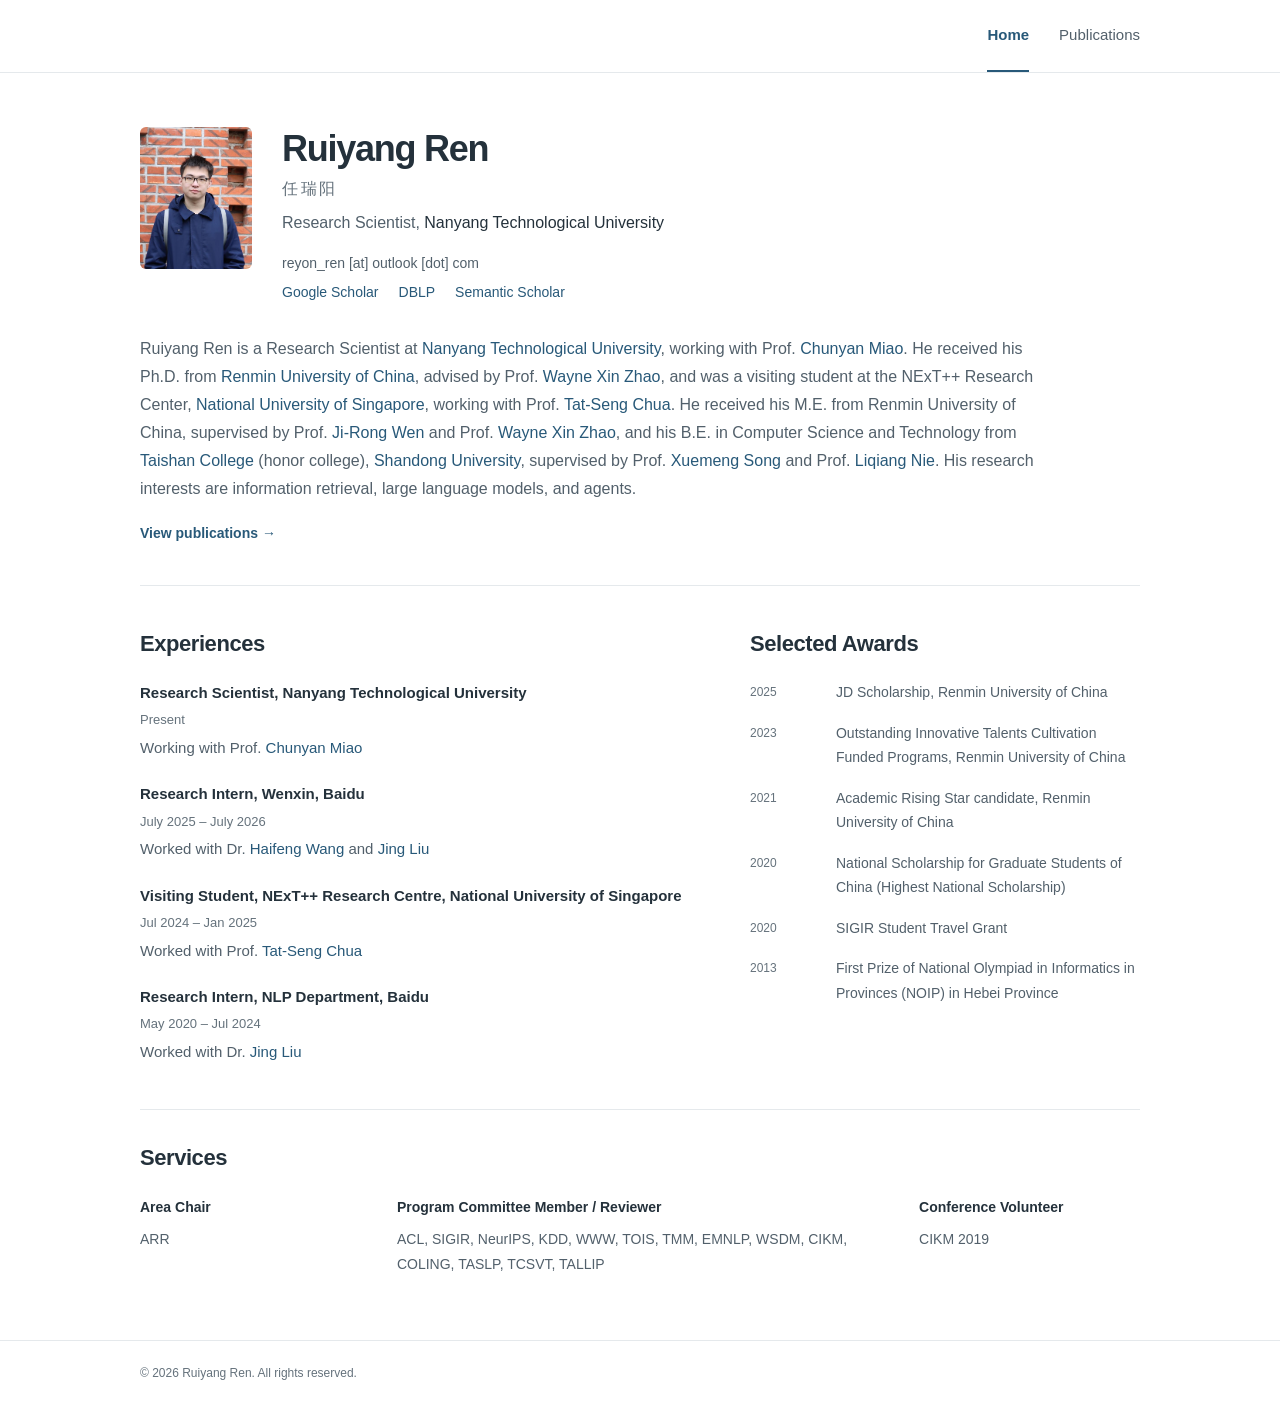
==== index.html @ f5514784 "Refine academic homepage and separate publications" ====
<!DOCTYPE html>
<html lang="en">
<head>
  <meta charset="UTF-8" />
  <meta name="viewport" content="width=device-width, initial-scale=1.0" />
  <title>Ruiyang Ren | Homepage</title>
  <meta name="description" content="Ruiyang Ren, Research Scientist at Nanyang Technological University. Research in information retrieval, large language models, and agents." />
  <link rel="stylesheet" href="./styles.css" />
</head>
<body>
  <a class="skip-link" href="#main">Skip to content</a>
  <header class="site-header">
    <div class="container nav">
      <nav class="nav-links" aria-label="Main navigation">
        <a href="./index.html" aria-current="page">Home</a>
        <a href="./publications.html">Publications</a>
      </nav>
    </div>
  </header>

  <main id="main">
    <div class="container stack">
      <section class="profile" aria-labelledby="profile-name">
        <div class="intro-grid">
          <img width="112" height="142" class="portrait" src="./self-photo.jpg" alt="Portrait of Ruiyang Ren" />

          <div class="intro-main">
            <div class="name-row">
              <h1 class="name-en" id="profile-name">Ruiyang Ren</h1>
              <div class="name-cn" lang="zh-Hans">任瑞阳</div>
            </div>

            <div class="meta">
              Research Scientist, <strong>Nanyang Technological University</strong>
            </div>
          </div>

          <div class="info-block">
            <div class="info-row">
              <div class="info-content">reyon_ren [at] outlook [dot] com</div>
            </div>

            <div class="info-row">
              <div class="info-content profile-links">
                <a href="https://scholar.google.com/citations?user=KpIEBYMAAAAJ" target="_blank" rel="noopener noreferrer">Google Scholar</a>
                <a href="https://dblp.uni-trier.de/pid/265/6402.html" target="_blank" rel="noopener noreferrer">DBLP</a>
                <a href="https://www.semanticscholar.org/author/Ruiyang-Ren/1708171825" target="_blank" rel="noopener noreferrer">Semantic Scholar</a>
              </div>
            </div>
          </div>
        </div>

        <div id="biography" class="biography">

        <p>
          Ruiyang Ren is a Research Scientist at
          <a href="https://www.ntu.edu.sg/" target="_blank" rel="noopener noreferrer">Nanyang Technological University</a>, working with Prof.
          <a href="https://dr.ntu.edu.sg/entities/person/Miao-Chun-Yan" target="_blank" rel="noopener noreferrer">Chunyan Miao</a>.
          He received his Ph.D. from
          <a href="https://www.ruc.edu.cn/" target="_blank" rel="noopener noreferrer">Renmin University of China</a>, advised by Prof.
          <a href="http://aibox.ruc.edu.cn/batmanfly" target="_blank" rel="noopener noreferrer">Wayne Xin Zhao</a>, 
          and was a visiting student at the NExT++ Research Center, 
          <a href="https://www.nus.edu.sg/" target="_blank" rel="noopener noreferrer">National University of Singapore</a>, working with Prof. 
          <a href="https://www.chuatatseng.com/" target="_blank" rel="noopener noreferrer">Tat-Seng Chua</a>.
          He received his M.E. from Renmin University of China, supervised by Prof.
          <a href="https://gsai.ruc.edu.cn/jrwen" target="_blank" rel="noopener noreferrer">Ji-Rong Wen</a>
          and Prof.
          <a href="http://aibox.ruc.edu.cn/batmanfly" target="_blank" rel="noopener noreferrer">Wayne Xin Zhao</a>,
          and his B.E. in Computer Science and Technology from
          <a href="https://www.tsxt.sdu.edu.cn/" target="_blank" rel="noopener noreferrer">Taishan College</a> (honor college),
          <a href="https://www.sdu.edu.cn/" target="_blank" rel="noopener noreferrer">Shandong University</a>, supervised by Prof.
          <a href="https://xuemengsong.github.io/" target="_blank" rel="noopener noreferrer">Xuemeng Song</a>
          and Prof.
          <a href="https://liqiangnie.github.io/index.html" target="_blank" rel="noopener noreferrer">Liqiang Nie</a>.

          His research interests are information retrieval, large language models, and agents.
        </p>
        <a class="text-link" href="./publications.html">View publications <span aria-hidden="true">→</span></a>
        </div>
      </section>

      <div class="two-col">
        <section id="experiences" class="content-section">
          <div class="section-head">
            <h2 class="section-title">Experiences</h2>
          </div>

          <ul class="clean-list">
            <li>
              <strong>Research Scientist, Nanyang Technological University</strong>
              <span class="experience-date">Present</span>
              Working with Prof. <a href="https://dr.ntu.edu.sg/entities/person/Miao-Chun-Yan" target="_blank" rel="noopener noreferrer">Chunyan Miao</a>
            </li>
            <li>
              <strong>Research Intern, Wenxin, Baidu</strong>
              <span class="experience-date">July 2025 – July 2026</span>
              Worked with Dr. <a href="https://scholar.google.com/citations?user=jgy4jCAAAAAJ" target="_blank" rel="noopener noreferrer">Haifeng Wang</a> and <a href="https://www.machinereading.ai/" target="_blank" rel="noopener noreferrer">Jing Liu</a>
            </li>
            <li>
              <strong>Visiting Student, NExT++ Research Centre, National University of Singapore</strong>
              <span class="experience-date">Jul 2024 – Jan 2025</span>
              Worked with Prof. <a href="https://www.chuatatseng.com/" target="_blank" rel="noopener noreferrer">Tat-Seng Chua</a>
            </li>
            <li>
              <strong>Research Intern, NLP Department, Baidu</strong>
              <span class="experience-date">May 2020 – Jul 2024</span>
              Worked with Dr. <a href="https://www.machinereading.ai/" target="_blank" rel="noopener noreferrer">Jing Liu</a>
            </li>
          </ul>
        </section>

        <section id="awards" class="content-section">
          <div class="section-head">
            <h2 class="section-title">Selected Awards</h2>
          </div>

          <ul class="clean-list">
            <li><span class="award-date">2025</span><span>JD Scholarship, Renmin University of China</span></li>
            <li><span class="award-date">2023</span><span>Outstanding Innovative Talents Cultivation Funded Programs, Renmin University of China</span></li>
            <li><span class="award-date">2021</span><span>Academic Rising Star candidate, Renmin University of China</span></li>
            <li><span class="award-date">2020</span><span>National Scholarship for Graduate Students of China (Highest National Scholarship)</span></li>
            <li><span class="award-date">2020</span><span>SIGIR Student Travel Grant</span></li>
            <li><span class="award-date">2013</span><span>First Prize of National Olympiad in Informatics in Provinces (NOIP) in Hebei Province</span></li>
          </ul>
        </section>
      </div>

      <section id="services" class="content-section">
          <div class="section-head">
            <h2 class="section-title">Services</h2>
          </div>

          <div class="service-grid">
<div class="service-item"><h3 class="subsection-title">Area Chair</h3>
          <ul class="clean-list">
            <li>ARR</li>
          </ul></div>

          <div class="service-item"><h3 class="subsection-title">Program Committee Member / Reviewer</h3>
          <ul class="clean-list">
            <li>ACL, SIGIR, NeurIPS, KDD, WWW, TOIS, TMM, EMNLP, WSDM, CIKM, COLING, TASLP, TCSVT, TALLIP</li>
          </ul></div>

          <div class="service-item"><h3 class="subsection-title">Conference Volunteer</h3>
          <ul class="clean-list">
            <li>CIKM 2019</li>
          </ul></div>
          </div>
      </section>
    </div>
  </main>

  <footer class="site-footer">
    <div class="container">
      © 2026 Ruiyang Ren. All rights reserved.
    </div>
  </footer>

</body>
</html>
---- styles.css ----
:root {
  --text: #24313b;
  --secondary: #52606b;
  --muted: #65727c;
  --primary: #285979;
  --line: #e5e9ec;
}
* { box-sizing: border-box; }
html { scroll-padding-top: 96px; }
body {
  margin: 0;
  background: #fff;
  color: var(--text);
  font-family: -apple-system, BlinkMacSystemFont, "Segoe UI", "Helvetica Neue", Arial, "PingFang SC", sans-serif;
  font-size: 16px;
  line-height: 1.75;
  -webkit-font-smoothing: antialiased;
}
a { color: var(--primary); text-decoration: none; text-underline-offset: 4px; }
a:hover { text-decoration: underline; }
a:focus-visible { outline: 2px solid var(--primary); outline-offset: 5px; border-radius: 2px; }
img { display: block; max-width: 100%; }
.container { width: min(1000px, calc(100% - 64px)); margin: 0 auto; }
.site-header { position: sticky; top: 0; z-index: 10; background: #fff; border-bottom: 1px solid var(--line); }
.nav { min-height: 72px; display: flex; align-items: center; justify-content: flex-end; gap: 20px; }

.nav-links { display: flex; gap: 30px; align-self: stretch; }
.nav-links a { display: flex; align-items: center; color: var(--secondary); font-size: 15px; border-bottom: 2px solid transparent; }
.nav-links a[aria-current="page"] { border-bottom-color: var(--primary); color: var(--primary); font-weight: 600; }
.skip-link { position: fixed; left: 16px; top: -100px; background: #fff; padding: 10px 16px; z-index: 20; }
.skip-link:focus { top: 8px; }
main { padding: 54px 0 64px; }
.stack { display: grid; gap: 44px; }
.profile { padding-bottom: 38px; border-bottom: 1px solid var(--line); }
.intro-grid { display: grid; grid-template-columns: 112px minmax(0, 1fr); column-gap: 30px; row-gap: 14px; align-items: start; }
.portrait { grid-row: 1 / 3; width: 112px; height: 142px; object-fit: cover; border-radius: 6px; }
.intro-main { min-width: 0; }
.name-row { display: flex; flex-direction: column; align-items: flex-start; gap: 8px; }
.name-en { margin: 0; font-size: 36px; letter-spacing: -.035em; line-height: 1.2; font-weight: 700; }
.name-cn { font-family: "PingFang SC", "Hiragino Sans GB", "Microsoft YaHei", sans-serif; font-size: 16px; line-height: 1.4; letter-spacing: .16em; color: var(--muted); font-weight: 400; }
.meta { font-size: 16px; color: var(--secondary); margin-top: 8px; }
.meta strong { color: var(--text); font-weight: 500; }
.info-block { grid-column: 2; display: grid; gap: 5px; }
.info-content { font-size: 14px; color: var(--secondary); }
.profile-links { display: flex; gap: 6px 20px; flex-wrap: wrap; }
.profile-links a { font-weight: 500; }
.biography { margin-top: 30px; max-width: 900px; }
p { margin: 0; color: var(--secondary); font-size: 16px; }
p + p { margin-top: 16px; }
.text-link { display: inline-block; margin-top: 18px; font-size: 14px; font-weight: 600; }
.content-section { min-width: 0; }
.section-head { margin-bottom: 22px; }
.section-title { margin: 0; font-size: 22px; line-height: 1.3; letter-spacing: -.02em; font-weight: 650; }
.two-col { display: grid; grid-template-columns: minmax(0, 1.4fr) minmax(0, 1fr); gap: 64px; }
.clean-list { list-style: none; margin: 0; padding: 0; }
.clean-list li { padding: 0 0 20px; font-size: 15px; color: var(--secondary); }
.clean-list li:last-child { padding-bottom: 0; }
.clean-list strong { color: var(--text); font-weight: 600; }
.experience-date { display: block; margin: 3px 0; font-size: 13px; color: var(--muted); font-variant-numeric: tabular-nums; }
#awards .clean-list li { display: grid; grid-template-columns: 72px minmax(0, 1fr); gap: 14px; font-size: 14px; padding-bottom: 16px; }
.award-date { color: var(--muted); font-size: 12px; line-height: 2.04; font-variant-numeric: tabular-nums; }
#services { padding-top: 34px; border-top: 1px solid var(--line); }
.service-grid { display: grid; grid-template-columns: 1fr 2.2fr 1fr; gap: 36px; }
.subsection-title { font-weight: 600; font-size: 14px; margin: 0 0 8px; }
.service-item .clean-list li { font-size: 14px; }
.site-footer { padding: 22px 0 30px; color: var(--muted); font-size: 12px; border-top: 1px solid var(--line); }
.publication-page { max-width: 960px; }
.page-heading { padding-bottom: 28px; border-bottom: 1px solid var(--line); }
.page-heading h1 { margin: 0; font-size: 36px; font-weight: 700; letter-spacing: -.035em; line-height: 1.25; }
.publication-meta { display: flex; justify-content: space-between; flex-wrap: wrap; gap: 10px 24px; margin-top: 16px; font-size: 13px; color: var(--muted); }
.publication-group { display: grid; grid-template-columns: 100px minmax(0, 1fr); gap: 30px; padding-top: 34px; }
.publication-group h2 { position: sticky; top: 98px; align-self: start; margin: 0; font-size: 18px; color: var(--muted); line-height: 1.5; font-weight: 550; }
.pub-list { list-style: none; padding: 0; margin: 0; min-width: 0; }
.pub-list li { padding: 0 0 24px; margin-bottom: 24px; border-bottom: 1px solid var(--line); }
.pub-list li:last-child { margin-bottom: 0; }
.pub-title { font-size: 17px; line-height: 1.5; font-weight: 600; }
.pub-title a { color: var(--primary); }
.pub-authors { margin-top: 7px; font-size: 14px; line-height: 1.75; color: var(--secondary); }
.pub-authors strong { color: var(--text); font-weight: 650; }
.pub-venue { display: flex; align-items: baseline; flex-wrap: wrap; gap: 6px 10px; margin-top: 9px; font-size: 13px; color: var(--secondary); font-weight: 500; }
.venue-name { color: var(--secondary); }
.rank-tag, .metric-tag { display: inline-block; padding: 1px 7px; border: 1px solid #e4e8eb; border-radius: 4px; font-size: 11px; line-height: 1.7; font-weight: 500; color: #58636c; background: #f8f9fa; }
@media (max-width: 760px) {
  main { padding-top: 36px; }
  .two-col { grid-template-columns: 1fr; gap: 36px; }
  #awards { border-top: 1px solid var(--line); padding-top: 32px; }
  .service-grid { grid-template-columns: 1fr; gap: 22px; }
  .publication-group { grid-template-columns: 1fr; gap: 18px; }
  .publication-group h2 { position: static; padding-bottom: 8px; border-bottom: 1px solid var(--line); }
}
@media (max-width: 480px) {
  .container { width: calc(100% - 40px); }
  .nav { min-height: 62px; gap: 12px; }

  .nav-links { gap: 20px; }
  .nav-links a { font-size: 14px; }
  main { padding: 30px 0 40px; }
  .stack { gap: 32px; }
  .profile { padding-bottom: 28px; }
  .intro-grid { grid-template-columns: 76px minmax(0, 1fr); gap: 18px; align-items: start; }
  .portrait { grid-row: 1; width: 76px; height: 96px; }
  .info-block { grid-column: 1 / -1; }
  .name-row { gap: 7px; }
  .name-en { font-size: 27px; }
  .name-cn { font-size: 14px; }
  .meta { font-size: 14px; margin-top: 6px; }
  .info-content { font-size: 13px; overflow-wrap: anywhere; }
  .profile-links { gap: 4px 12px; }
  .biography { margin-top: 26px; }
  .section-title { font-size: 21px; }
  .page-heading h1 { font-size: 32px; }
  .publication-meta { font-size: 12px; }
}
@media print {
  .site-header, .skip-link, .site-footer { display: none; }
  main { padding: 0; }
  .container { width: 100%; }
  .publication-group h2 { position: static; }
  .pub-list li, .clean-list li { break-inside: avoid; }
}
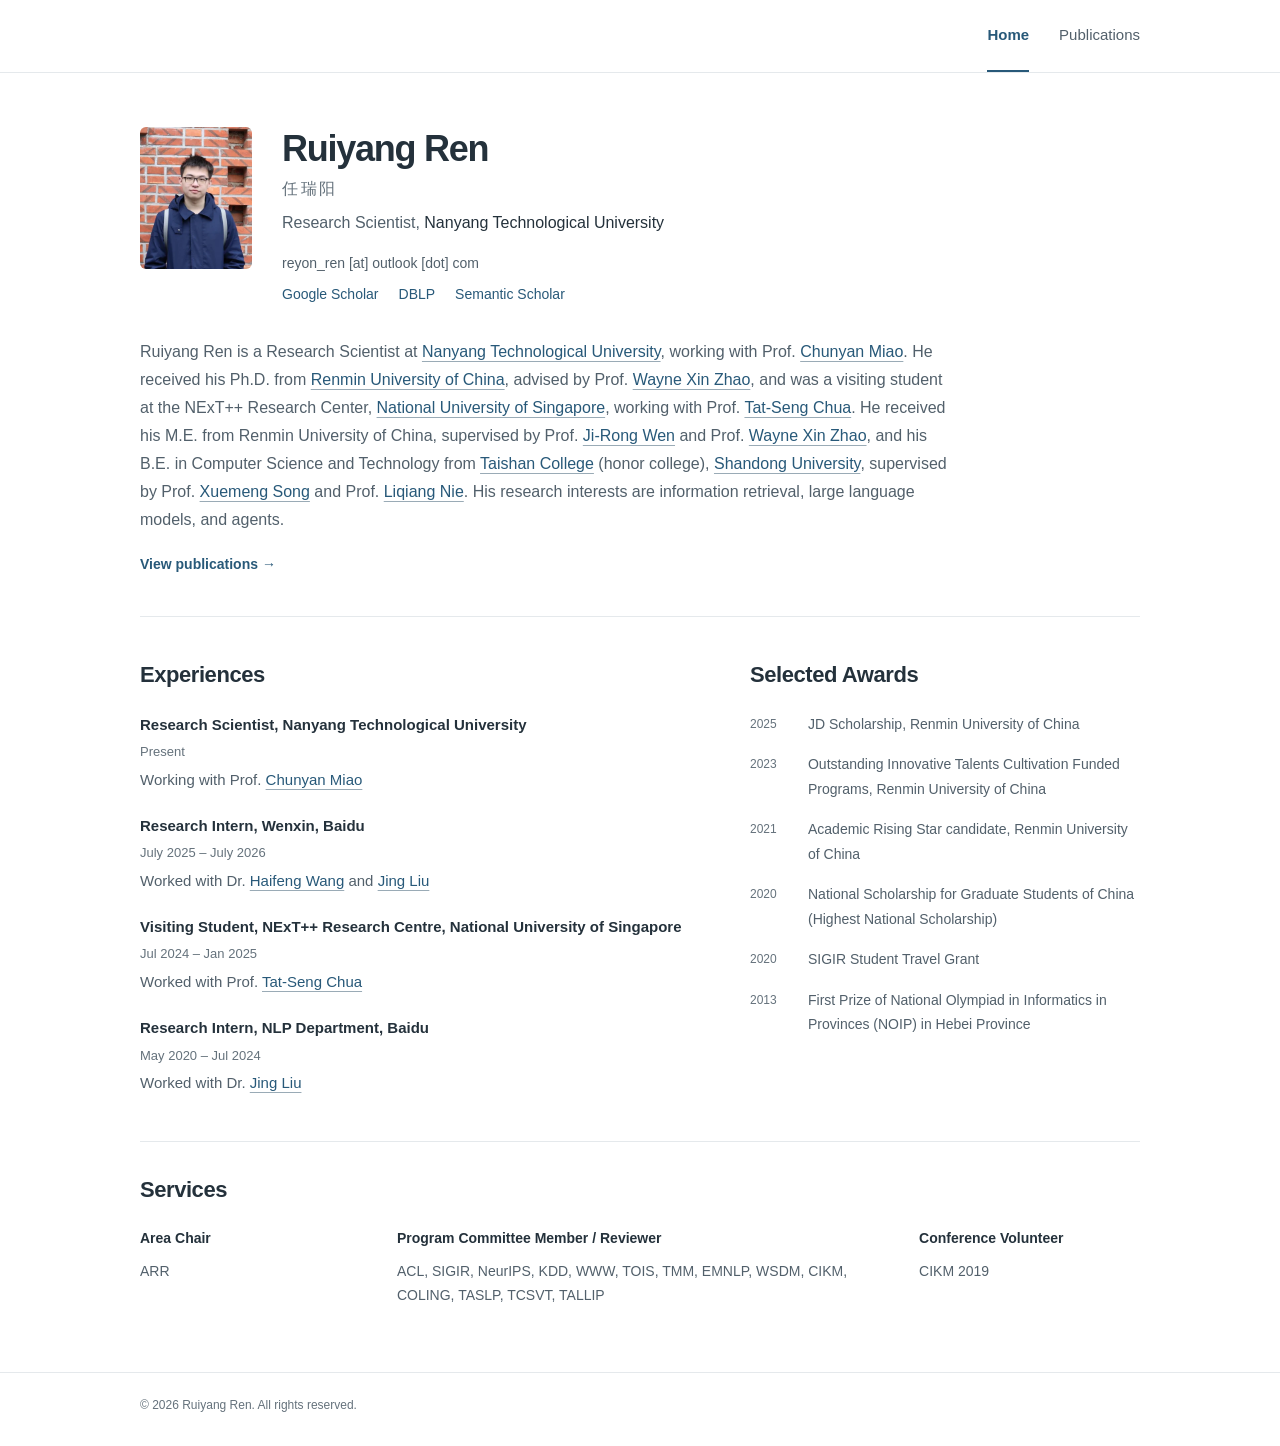
==== commit 3d5c14c0: "Polish responsive reading and publication navigation" ====
--- a/index.html
+++ b/index.html
@@ -5,6 +5,20 @@
   <meta name="viewport" content="width=device-width, initial-scale=1.0" />
   <title>Ruiyang Ren | Homepage</title>
   <meta name="description" content="Ruiyang Ren, Research Scientist at Nanyang Technological University. Research in information retrieval, large language models, and agents." />
+  <link rel="canonical" href="https://rui-yang.ren/" />
+  <link rel="icon" href="./favicon.png" type="image/png" sizes="96x96" />
+  <link rel="icon" href="./favicon.svg" type="image/svg+xml" />
+  <meta name="theme-color" content="#ffffff" />
+  <meta property="og:type" content="website" />
+  <meta property="og:site_name" content="Ruiyang Ren" />
+  <meta property="og:title" content="Ruiyang Ren | Homepage" />
+  <meta property="og:description" content="Ruiyang Ren, Research Scientist at Nanyang Technological University. Research in information retrieval, large language models, and agents." />
+  <meta property="og:url" content="https://rui-yang.ren/" />
+  <meta property="og:image" content="https://rui-yang.ren/social-card.png" />
+  <meta property="og:image:width" content="1200" />
+  <meta property="og:image:height" content="630" />
+  <meta property="og:image:alt" content="Ruiyang Ren, Research Scientist at Nanyang Technological University" />
+  <meta name="twitter:card" content="summary_large_image" />
   <link rel="stylesheet" href="./styles.css" />
 </head>
 <body>
@@ -22,7 +36,7 @@
     <div class="container stack">
       <section class="profile" aria-labelledby="profile-name">
         <div class="intro-grid">
-          <img width="112" height="142" class="portrait" src="./self-photo.jpg" alt="Portrait of Ruiyang Ren" />
+          <img width="112" height="142" class="portrait" src="./portrait.webp" decoding="async" fetchpriority="high" alt="Portrait of Ruiyang Ren" />
 
           <div class="intro-main">
             <div class="name-row">
--- a/styles.css
+++ b/styles.css
@@ -19,6 +19,12 @@
 a { color: var(--primary); text-decoration: none; text-underline-offset: 4px; }
 a:hover { text-decoration: underline; }
 a:focus-visible { outline: 2px solid var(--primary); outline-offset: 5px; border-radius: 2px; }
+.biography p a, #experiences .clean-list a {
+  text-decoration: underline;
+  text-decoration-color: #9aabb6;
+  text-decoration-thickness: 1px;
+}
+.biography p a:hover, #experiences .clean-list a:hover { text-decoration-color: currentColor; }
 img { display: block; max-width: 100%; }
 .container { width: min(1000px, calc(100% - 64px)); margin: 0 auto; }
 .site-header { position: sticky; top: 0; z-index: 10; background: #fff; border-bottom: 1px solid var(--line); }
@@ -43,8 +49,8 @@
 .info-block { grid-column: 2; display: grid; gap: 5px; }
 .info-content { font-size: 14px; color: var(--secondary); }
 .profile-links { display: flex; gap: 6px 20px; flex-wrap: wrap; }
-.profile-links a { font-weight: 500; }
-.biography { margin-top: 30px; max-width: 900px; }
+.profile-links a { display: inline-flex; align-items: center; min-height: 28px; font-weight: 500; }
+.biography { margin-top: 30px; max-width: 820px; }
 p { margin: 0; color: var(--secondary); font-size: 16px; }
 p + p { margin-top: 16px; }
 .text-link { display: inline-block; margin-top: 18px; font-size: 14px; font-weight: 600; }
@@ -57,7 +63,7 @@
 .clean-list li:last-child { padding-bottom: 0; }
 .clean-list strong { color: var(--text); font-weight: 600; }
 .experience-date { display: block; margin: 3px 0; font-size: 13px; color: var(--muted); font-variant-numeric: tabular-nums; }
-#awards .clean-list li { display: grid; grid-template-columns: 72px minmax(0, 1fr); gap: 14px; font-size: 14px; padding-bottom: 16px; }
+#awards .clean-list li { display: grid; grid-template-columns: 44px minmax(0, 1fr); gap: 14px; font-size: 14px; padding-bottom: 16px; }
 .award-date { color: var(--muted); font-size: 12px; line-height: 2.04; font-variant-numeric: tabular-nums; }
 #services { padding-top: 34px; border-top: 1px solid var(--line); }
 .service-grid { display: grid; grid-template-columns: 1fr 2.2fr 1fr; gap: 36px; }
@@ -68,22 +74,29 @@
 .page-heading { padding-bottom: 28px; border-bottom: 1px solid var(--line); }
 .page-heading h1 { margin: 0; font-size: 36px; font-weight: 700; letter-spacing: -.035em; line-height: 1.25; }
 .publication-meta { display: flex; justify-content: space-between; flex-wrap: wrap; gap: 10px 24px; margin-top: 16px; font-size: 13px; color: var(--muted); }
+.year-nav { margin-top: 18px; }
+.year-nav ul { display: flex; flex-wrap: wrap; gap: 4px 20px; list-style: none; margin: 0; padding: 0; }
+.year-nav a { display: inline-flex; align-items: center; min-height: 32px; font-size: 13px; color: var(--secondary); font-variant-numeric: tabular-nums; }
+.year-nav a:hover { color: var(--primary); }
 .publication-group { display: grid; grid-template-columns: 100px minmax(0, 1fr); gap: 30px; padding-top: 34px; }
 .publication-group h2 { position: sticky; top: 98px; align-self: start; margin: 0; font-size: 18px; color: var(--muted); line-height: 1.5; font-weight: 550; }
 .pub-list { list-style: none; padding: 0; margin: 0; min-width: 0; }
 .pub-list li { padding: 0 0 24px; margin-bottom: 24px; border-bottom: 1px solid var(--line); }
 .pub-list li:last-child { margin-bottom: 0; }
-.pub-title { font-size: 17px; line-height: 1.5; font-weight: 600; }
+.pub-title { margin: 0; font-size: 17px; line-height: 1.5; font-weight: 600; }
 .pub-title a { color: var(--primary); }
 .pub-authors { margin-top: 7px; font-size: 14px; line-height: 1.75; color: var(--secondary); }
 .pub-authors strong { color: var(--text); font-weight: 650; }
+.pub-authors sup { position: relative; top: -.4em; vertical-align: baseline; font-size: .75em; line-height: 0; }
 .pub-venue { display: flex; align-items: baseline; flex-wrap: wrap; gap: 6px 10px; margin-top: 9px; font-size: 13px; color: var(--secondary); font-weight: 500; }
 .venue-name { color: var(--secondary); }
-.rank-tag, .metric-tag { display: inline-block; padding: 1px 7px; border: 1px solid #e4e8eb; border-radius: 4px; font-size: 11px; line-height: 1.7; font-weight: 500; color: #58636c; background: #f8f9fa; }
+.rank-tag, .metric-tag { display: inline-block; padding: 1px 7px; border: 1px solid #e4e8eb; border-radius: 4px; font-size: 12px; line-height: 1.7; font-weight: 500; color: #58636c; background: #f8f9fa; }
+@media (max-width: 900px) {
+  .two-col { grid-template-columns: 1fr; gap: 36px; }
+  #awards { border-top: 1px solid var(--line); padding-top: 32px; }
+}
 @media (max-width: 760px) {
   main { padding-top: 36px; }
-  .two-col { grid-template-columns: 1fr; gap: 36px; }
-  #awards { border-top: 1px solid var(--line); padding-top: 32px; }
   .service-grid { grid-template-columns: 1fr; gap: 22px; }
   .publication-group { grid-template-columns: 1fr; gap: 18px; }
   .publication-group h2 { position: static; padding-bottom: 8px; border-bottom: 1px solid var(--line); }
@@ -110,9 +123,10 @@
   .section-title { font-size: 21px; }
   .page-heading h1 { font-size: 32px; }
   .publication-meta { font-size: 12px; }
+  .year-nav ul { display: grid; grid-template-columns: repeat(4, minmax(0, 1fr)); gap: 2px 8px; }
 }
 @media print {
-  .site-header, .skip-link, .site-footer { display: none; }
+  .site-header, .skip-link, .site-footer, .year-nav { display: none; }
   main { padding: 0; }
   .container { width: 100%; }
   .publication-group h2 { position: static; }
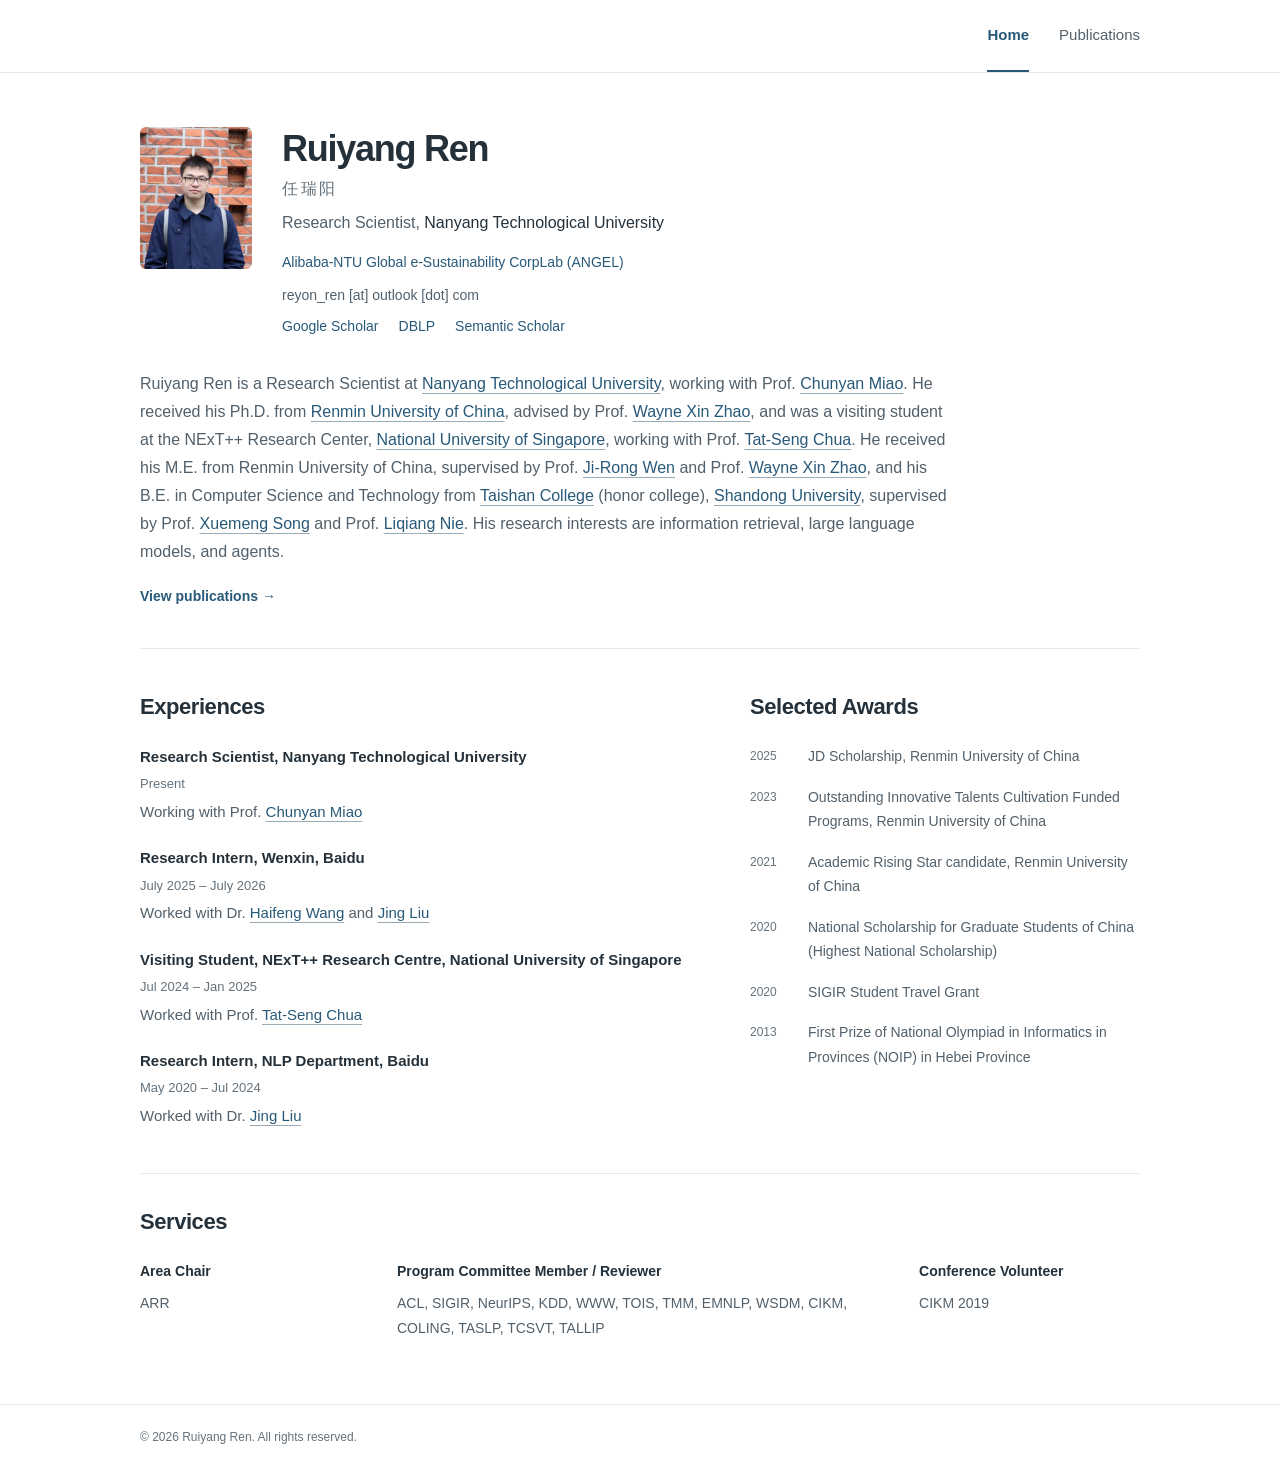
==== commit 5d3ba4d8: "Add ANGEL lab affiliation to homepage" ====
--- a/index.html
+++ b/index.html
@@ -50,6 +50,9 @@
           </div>
 
           <div class="info-block">
+            <div class="lab-affiliation">
+              <a href="https://www.ntu.edu.sg/news/detail/new-alibaba-ntu-corporate-lab-to-advance-green-digital-technologies" target="_blank" rel="noopener noreferrer">Alibaba-NTU Global e-Sustainability CorpLab <span class="lab-acronym">(ANGEL)</span></a>
+            </div>
             <div class="info-row">
               <div class="info-content">reyon_ren [at] outlook [dot] com</div>
             </div>
--- a/styles.css
+++ b/styles.css
@@ -47,6 +47,8 @@
 .meta { font-size: 16px; color: var(--secondary); margin-top: 8px; }
 .meta strong { color: var(--text); font-weight: 500; }
 .info-block { grid-column: 2; display: grid; gap: 5px; }
+.lab-affiliation { margin-bottom: 5px; font-size: 14px; line-height: 1.6; color: var(--secondary); }
+.lab-acronym { white-space: nowrap; font-weight: 500; }
 .info-content { font-size: 14px; color: var(--secondary); }
 .profile-links { display: flex; gap: 6px 20px; flex-wrap: wrap; }
 .profile-links a { display: inline-flex; align-items: center; min-height: 28px; font-weight: 500; }
@@ -74,10 +76,10 @@
 .page-heading { padding-bottom: 28px; border-bottom: 1px solid var(--line); }
 .page-heading h1 { margin: 0; font-size: 36px; font-weight: 700; letter-spacing: -.035em; line-height: 1.25; }
 .publication-meta { display: flex; justify-content: space-between; flex-wrap: wrap; gap: 10px 24px; margin-top: 16px; font-size: 13px; color: var(--muted); }
-.year-nav { margin-top: 18px; }
-.year-nav ul { display: flex; flex-wrap: wrap; gap: 4px 20px; list-style: none; margin: 0; padding: 0; }
-.year-nav a { display: inline-flex; align-items: center; min-height: 32px; font-size: 13px; color: var(--secondary); font-variant-numeric: tabular-nums; }
-.year-nav a:hover { color: var(--primary); }
+
+
+
+
 .publication-group { display: grid; grid-template-columns: 100px minmax(0, 1fr); gap: 30px; padding-top: 34px; }
 .publication-group h2 { position: sticky; top: 98px; align-self: start; margin: 0; font-size: 18px; color: var(--muted); line-height: 1.5; font-weight: 550; }
 .pub-list { list-style: none; padding: 0; margin: 0; min-width: 0; }
@@ -113,6 +115,7 @@
   .intro-grid { grid-template-columns: 76px minmax(0, 1fr); gap: 18px; align-items: start; }
   .portrait { grid-row: 1; width: 76px; height: 96px; }
   .info-block { grid-column: 1 / -1; }
+  .lab-affiliation { font-size: 13px; }
   .name-row { gap: 7px; }
   .name-en { font-size: 27px; }
   .name-cn { font-size: 14px; }
@@ -123,10 +126,10 @@
   .section-title { font-size: 21px; }
   .page-heading h1 { font-size: 32px; }
   .publication-meta { font-size: 12px; }
-  .year-nav ul { display: grid; grid-template-columns: repeat(4, minmax(0, 1fr)); gap: 2px 8px; }
+
 }
 @media print {
-  .site-header, .skip-link, .site-footer, .year-nav { display: none; }
+  .site-header, .skip-link, .site-footer { display: none; }
   main { padding: 0; }
   .container { width: 100%; }
   .publication-group h2 { position: static; }
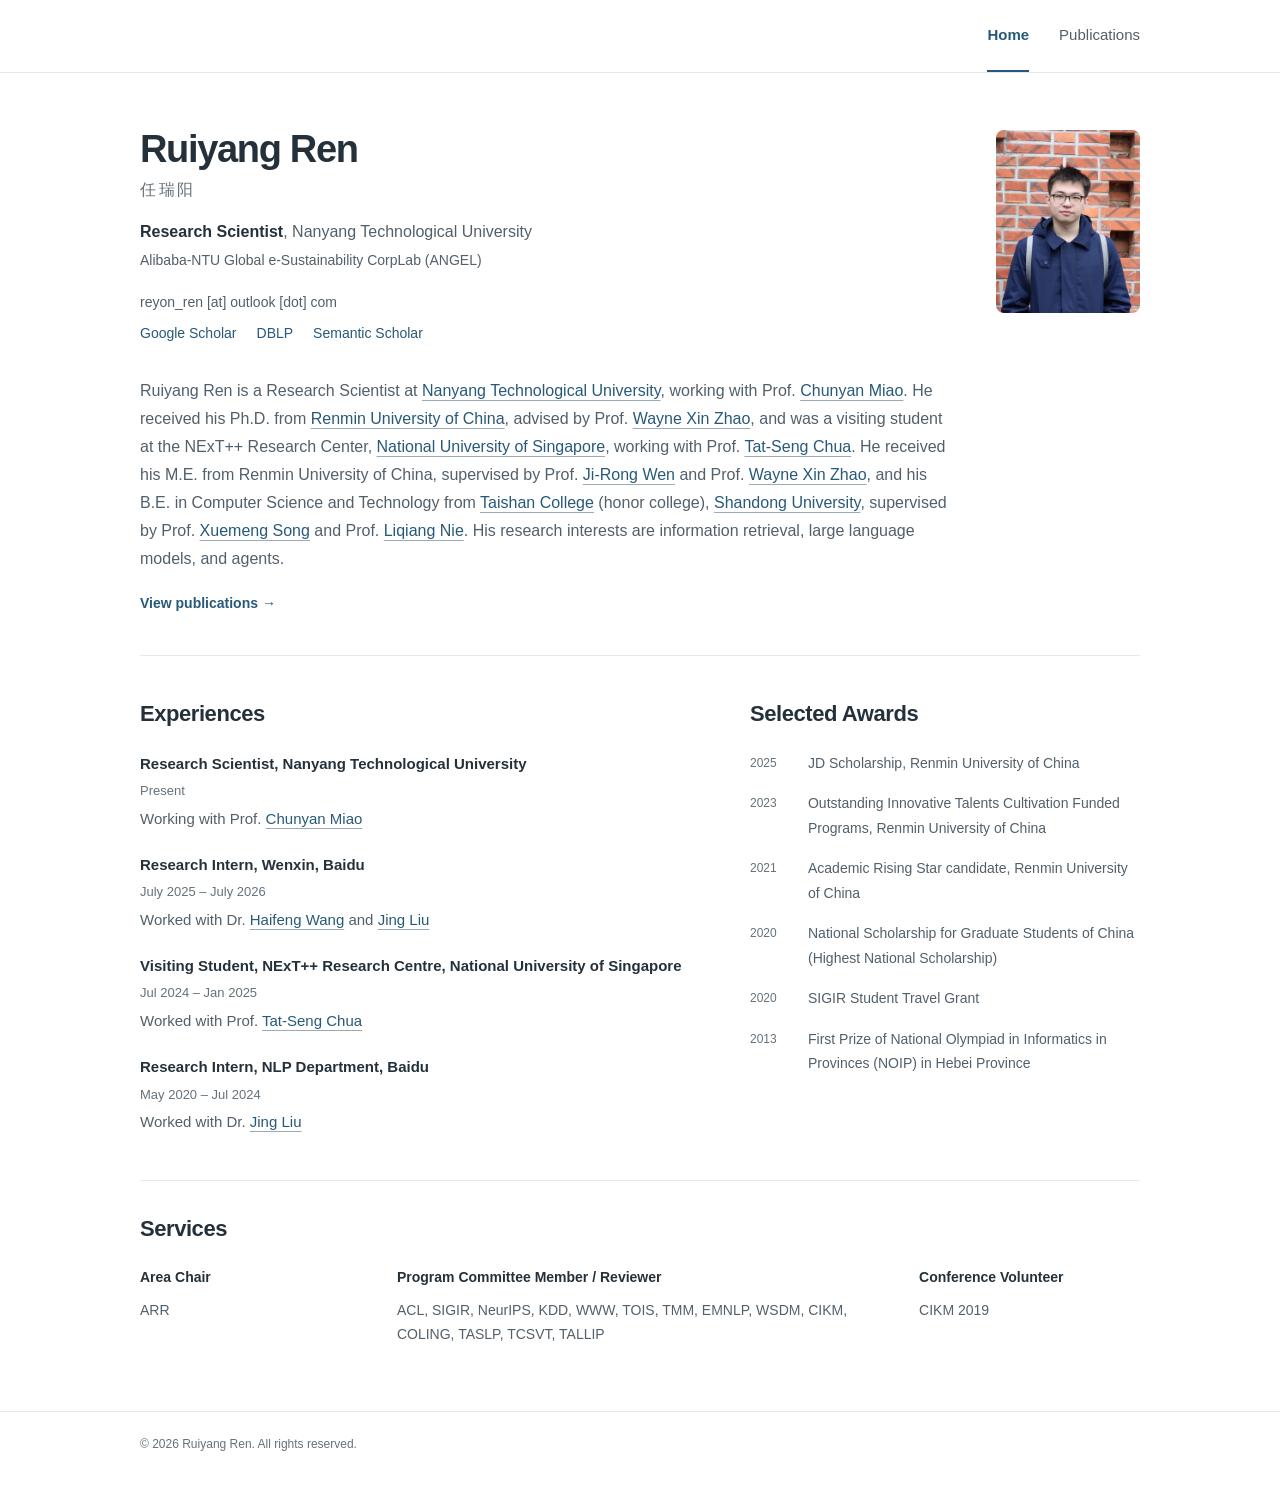
==== commit 92708ca3: "Simplify profile header layout and lab affiliation" ====
--- a/index.html
+++ b/index.html
@@ -36,33 +36,28 @@
     <div class="container stack">
       <section class="profile" aria-labelledby="profile-name">
         <div class="intro-grid">
-          <img width="112" height="142" class="portrait" src="./portrait.webp" decoding="async" fetchpriority="high" alt="Portrait of Ruiyang Ren" />
+          <div class="name-row">
+            <h1 class="name-en" id="profile-name">Ruiyang Ren</h1>
+            <div class="name-cn" lang="zh-Hans">任瑞阳</div>
+          </div>
 
-          <div class="intro-main">
-            <div class="name-row">
-              <h1 class="name-en" id="profile-name">Ruiyang Ren</h1>
-              <div class="name-cn" lang="zh-Hans">任瑞阳</div>
+          <img width="144" height="183" class="portrait" src="./portrait.webp" decoding="async" fetchpriority="high" alt="Portrait of Ruiyang Ren" />
+
+          <div class="affiliation-block">
+            <div class="meta">
+              <span class="role">Research Scientist</span>, Nanyang Technological University
             </div>
-
-            <div class="meta">
-              Research Scientist, <strong>Nanyang Technological University</strong>
+            <div class="lab-affiliation">
+              Alibaba-NTU Global <span class="lab-unit">e-Sustainability</span> CorpLab <span class="lab-acronym">(ANGEL)</span>
             </div>
           </div>
 
           <div class="info-block">
-            <div class="lab-affiliation">
-              <a href="https://www.ntu.edu.sg/news/detail/new-alibaba-ntu-corporate-lab-to-advance-green-digital-technologies" target="_blank" rel="noopener noreferrer">Alibaba-NTU Global e-Sustainability CorpLab <span class="lab-acronym">(ANGEL)</span></a>
-            </div>
-            <div class="info-row">
-              <div class="info-content">reyon_ren [at] outlook [dot] com</div>
-            </div>
-
-            <div class="info-row">
-              <div class="info-content profile-links">
-                <a href="https://scholar.google.com/citations?user=KpIEBYMAAAAJ" target="_blank" rel="noopener noreferrer">Google Scholar</a>
-                <a href="https://dblp.uni-trier.de/pid/265/6402.html" target="_blank" rel="noopener noreferrer">DBLP</a>
-                <a href="https://www.semanticscholar.org/author/Ruiyang-Ren/1708171825" target="_blank" rel="noopener noreferrer">Semantic Scholar</a>
-              </div>
+            <div class="info-content">reyon_ren [at] outlook [dot] com</div>
+            <div class="info-content profile-links">
+              <a href="https://scholar.google.com/citations?user=KpIEBYMAAAAJ" target="_blank" rel="noopener noreferrer">Google Scholar</a>
+              <a href="https://dblp.uni-trier.de/pid/265/6402.html" target="_blank" rel="noopener noreferrer">DBLP</a>
+              <a href="https://www.semanticscholar.org/author/Ruiyang-Ren/1708171825" target="_blank" rel="noopener noreferrer">Semantic Scholar</a>
             </div>
           </div>
         </div>
--- a/styles.css
+++ b/styles.css
@@ -38,17 +38,23 @@
 main { padding: 54px 0 64px; }
 .stack { display: grid; gap: 44px; }
 .profile { padding-bottom: 38px; border-bottom: 1px solid var(--line); }
-.intro-grid { display: grid; grid-template-columns: 112px minmax(0, 1fr); column-gap: 30px; row-gap: 14px; align-items: start; }
-.portrait { grid-row: 1 / 3; width: 112px; height: 142px; object-fit: cover; border-radius: 6px; }
-.intro-main { min-width: 0; }
-.name-row { display: flex; flex-direction: column; align-items: flex-start; gap: 8px; }
-.name-en { margin: 0; font-size: 36px; letter-spacing: -.035em; line-height: 1.2; font-weight: 700; }
+.intro-grid {
+  display: grid;
+  grid-template-columns: minmax(0, 1fr) 144px;
+  grid-template-areas: "name portrait" "affiliation portrait" "contact portrait";
+  column-gap: 48px;
+  align-items: start;
+}
+.portrait { grid-area: portrait; width: 144px; height: 183px; object-fit: cover; border-radius: 8px; margin-top: 3px; }
+.name-row { grid-area: name; display: flex; flex-direction: column; align-items: flex-start; gap: 6px; }
+.name-en { margin: 0; font-size: 38px; letter-spacing: -.035em; line-height: 1.2; font-weight: 700; }
 .name-cn { font-family: "PingFang SC", "Hiragino Sans GB", "Microsoft YaHei", sans-serif; font-size: 16px; line-height: 1.4; letter-spacing: .16em; color: var(--muted); font-weight: 400; }
-.meta { font-size: 16px; color: var(--secondary); margin-top: 8px; }
-.meta strong { color: var(--text); font-weight: 500; }
-.info-block { grid-column: 2; display: grid; gap: 5px; }
-.lab-affiliation { margin-bottom: 5px; font-size: 14px; line-height: 1.6; color: var(--secondary); }
-.lab-acronym { white-space: nowrap; font-weight: 500; }
+.affiliation-block { grid-area: affiliation; min-width: 0; margin-top: 18px; }
+.meta { font-size: 16px; line-height: 1.65; color: var(--secondary); text-wrap: balance; }
+.role { color: var(--text); font-weight: 600; }
+.lab-affiliation { margin-top: 4px; font-size: 14px; line-height: 1.65; color: var(--secondary); text-wrap: balance; }
+.lab-acronym, .lab-unit { white-space: nowrap; }
+.info-block { grid-area: contact; min-width: 0; display: grid; gap: 4px; margin-top: 18px; }
 .info-content { font-size: 14px; color: var(--secondary); }
 .profile-links { display: flex; gap: 6px 20px; flex-wrap: wrap; }
 .profile-links a { display: inline-flex; align-items: center; min-height: 28px; font-weight: 500; }
@@ -77,9 +83,6 @@
 .page-heading h1 { margin: 0; font-size: 36px; font-weight: 700; letter-spacing: -.035em; line-height: 1.25; }
 .publication-meta { display: flex; justify-content: space-between; flex-wrap: wrap; gap: 10px 24px; margin-top: 16px; font-size: 13px; color: var(--muted); }
 
-
-
-
 .publication-group { display: grid; grid-template-columns: 100px minmax(0, 1fr); gap: 30px; padding-top: 34px; }
 .publication-group h2 { position: sticky; top: 98px; align-self: start; margin: 0; font-size: 18px; color: var(--muted); line-height: 1.5; font-weight: 550; }
 .pub-list { list-style: none; padding: 0; margin: 0; min-width: 0; }
@@ -103,6 +106,19 @@
   .publication-group { grid-template-columns: 1fr; gap: 18px; }
   .publication-group h2 { position: static; padding-bottom: 8px; border-bottom: 1px solid var(--line); }
 }
+@media (max-width: 640px) {
+  .intro-grid {
+    grid-template-columns: minmax(0, 1fr) 96px;
+    grid-template-areas: "name portrait" "affiliation affiliation" "contact contact";
+    column-gap: 24px;
+  }
+  .portrait { width: 96px; height: 122px; margin-top: 0; }
+  .name-row { align-self: center; }
+  .affiliation-block { margin-top: 22px; }
+  .meta { font-size: 15px; }
+  .lab-affiliation { font-size: 14px; margin-top: 6px; }
+  .info-block { margin-top: 16px; }
+}
 @media (max-width: 480px) {
   .container { width: calc(100% - 40px); }
   .nav { min-height: 62px; gap: 12px; }
@@ -112,14 +128,12 @@
   main { padding: 30px 0 40px; }
   .stack { gap: 32px; }
   .profile { padding-bottom: 28px; }
-  .intro-grid { grid-template-columns: 76px minmax(0, 1fr); gap: 18px; align-items: start; }
-  .portrait { grid-row: 1; width: 76px; height: 96px; }
-  .info-block { grid-column: 1 / -1; }
-  .lab-affiliation { font-size: 13px; }
+  .intro-grid { grid-template-columns: minmax(0, 1fr) 80px; column-gap: 20px; }
+  .portrait { width: 80px; height: 102px; }
   .name-row { gap: 7px; }
-  .name-en { font-size: 27px; }
+  .name-en { font-size: clamp(26px, 7.2vw, 32px); }
   .name-cn { font-size: 14px; }
-  .meta { font-size: 14px; margin-top: 6px; }
+  .meta { font-size: 14px; }
   .info-content { font-size: 13px; overflow-wrap: anywhere; }
   .profile-links { gap: 4px 12px; }
   .biography { margin-top: 26px; }
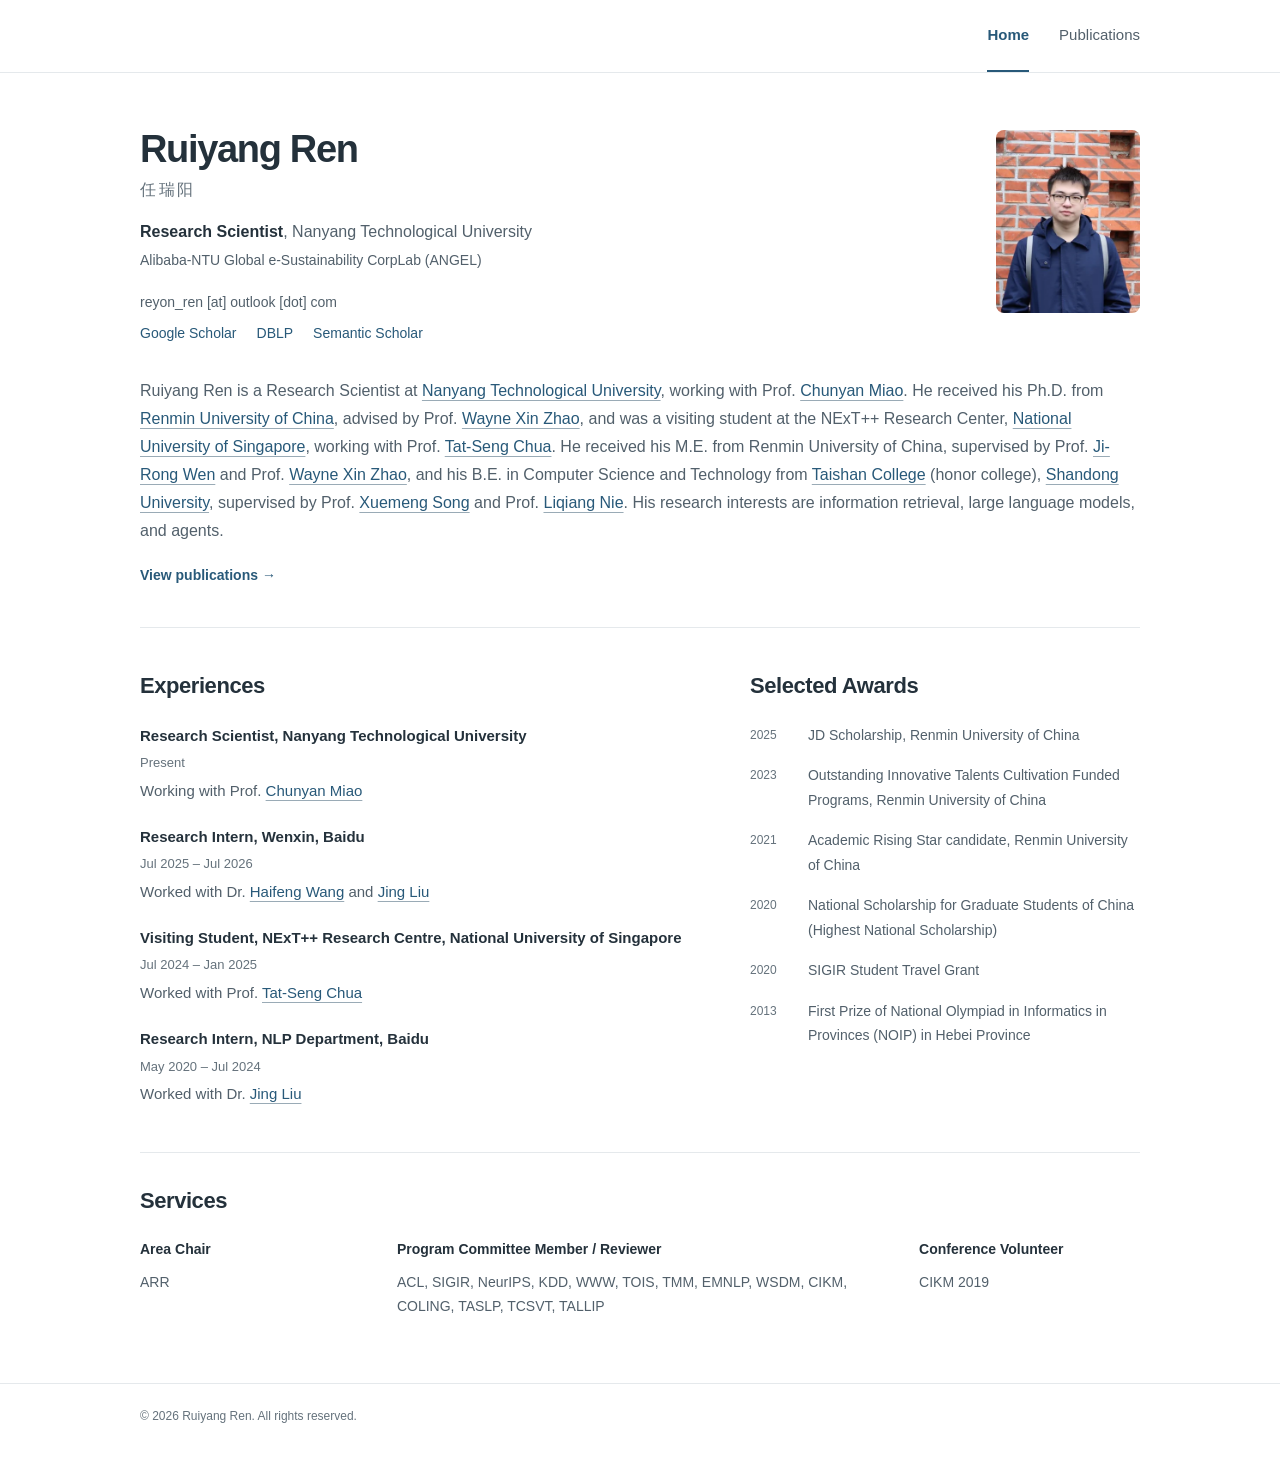
==== commit 475bb264: "Update index.html" ====
--- a/index.html
+++ b/index.html
@@ -105,7 +105,7 @@
             </li>
             <li>
               <strong>Research Intern, Wenxin, Baidu</strong>
-              <span class="experience-date">July 2025 – July 2026</span>
+              <span class="experience-date">Jul 2025 – Jul 2026</span>
               Worked with Dr. <a href="https://scholar.google.com/citations?user=jgy4jCAAAAAJ" target="_blank" rel="noopener noreferrer">Haifeng Wang</a> and <a href="https://www.machinereading.ai/" target="_blank" rel="noopener noreferrer">Jing Liu</a>
             </li>
             <li>
--- a/styles.css
+++ b/styles.css
@@ -58,7 +58,7 @@
 .info-content { font-size: 14px; color: var(--secondary); }
 .profile-links { display: flex; gap: 6px 20px; flex-wrap: wrap; }
 .profile-links a { display: inline-flex; align-items: center; min-height: 28px; font-weight: 500; }
-.biography { margin-top: 30px; max-width: 820px; }
+.biography { margin-top: 30px; }
 p { margin: 0; color: var(--secondary); font-size: 16px; }
 p + p { margin-top: 16px; }
 .text-link { display: inline-block; margin-top: 18px; font-size: 14px; font-weight: 600; }
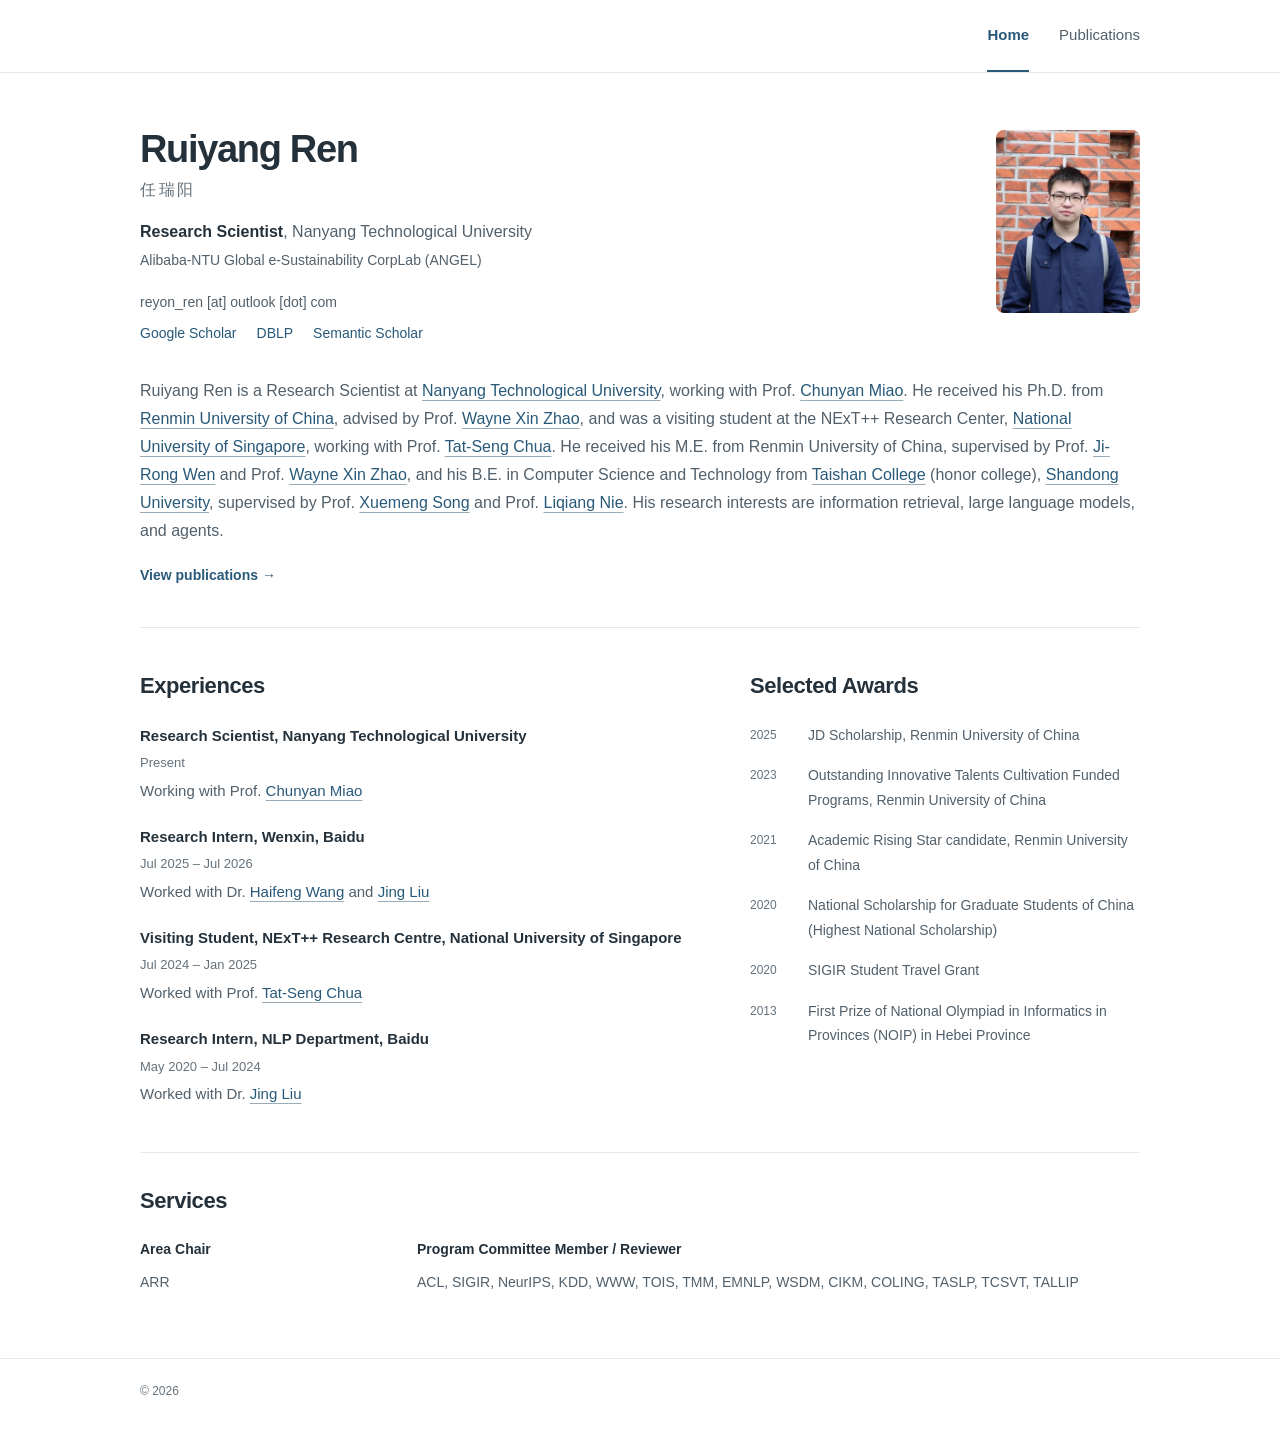
==== commit 2aee8bec: "Simplify services and page footers" ====
--- a/index.html
+++ b/index.html
@@ -152,11 +152,6 @@
           <ul class="clean-list">
             <li>ACL, SIGIR, NeurIPS, KDD, WWW, TOIS, TMM, EMNLP, WSDM, CIKM, COLING, TASLP, TCSVT, TALLIP</li>
           </ul></div>
-
-          <div class="service-item"><h3 class="subsection-title">Conference Volunteer</h3>
-          <ul class="clean-list">
-            <li>CIKM 2019</li>
-          </ul></div>
           </div>
       </section>
     </div>
@@ -164,7 +159,7 @@
 
   <footer class="site-footer">
     <div class="container">
-      © 2026 Ruiyang Ren. All rights reserved.
+      © 2026
     </div>
   </footer>
 
--- a/styles.css
+++ b/styles.css
@@ -74,7 +74,7 @@
 #awards .clean-list li { display: grid; grid-template-columns: 44px minmax(0, 1fr); gap: 14px; font-size: 14px; padding-bottom: 16px; }
 .award-date { color: var(--muted); font-size: 12px; line-height: 2.04; font-variant-numeric: tabular-nums; }
 #services { padding-top: 34px; border-top: 1px solid var(--line); }
-.service-grid { display: grid; grid-template-columns: 1fr 2.2fr 1fr; gap: 36px; }
+.service-grid { display: grid; grid-template-columns: 1fr 3fr; gap: 36px; }
 .subsection-title { font-weight: 600; font-size: 14px; margin: 0 0 8px; }
 .service-item .clean-list li { font-size: 14px; }
 .site-footer { padding: 22px 0 30px; color: var(--muted); font-size: 12px; border-top: 1px solid var(--line); }
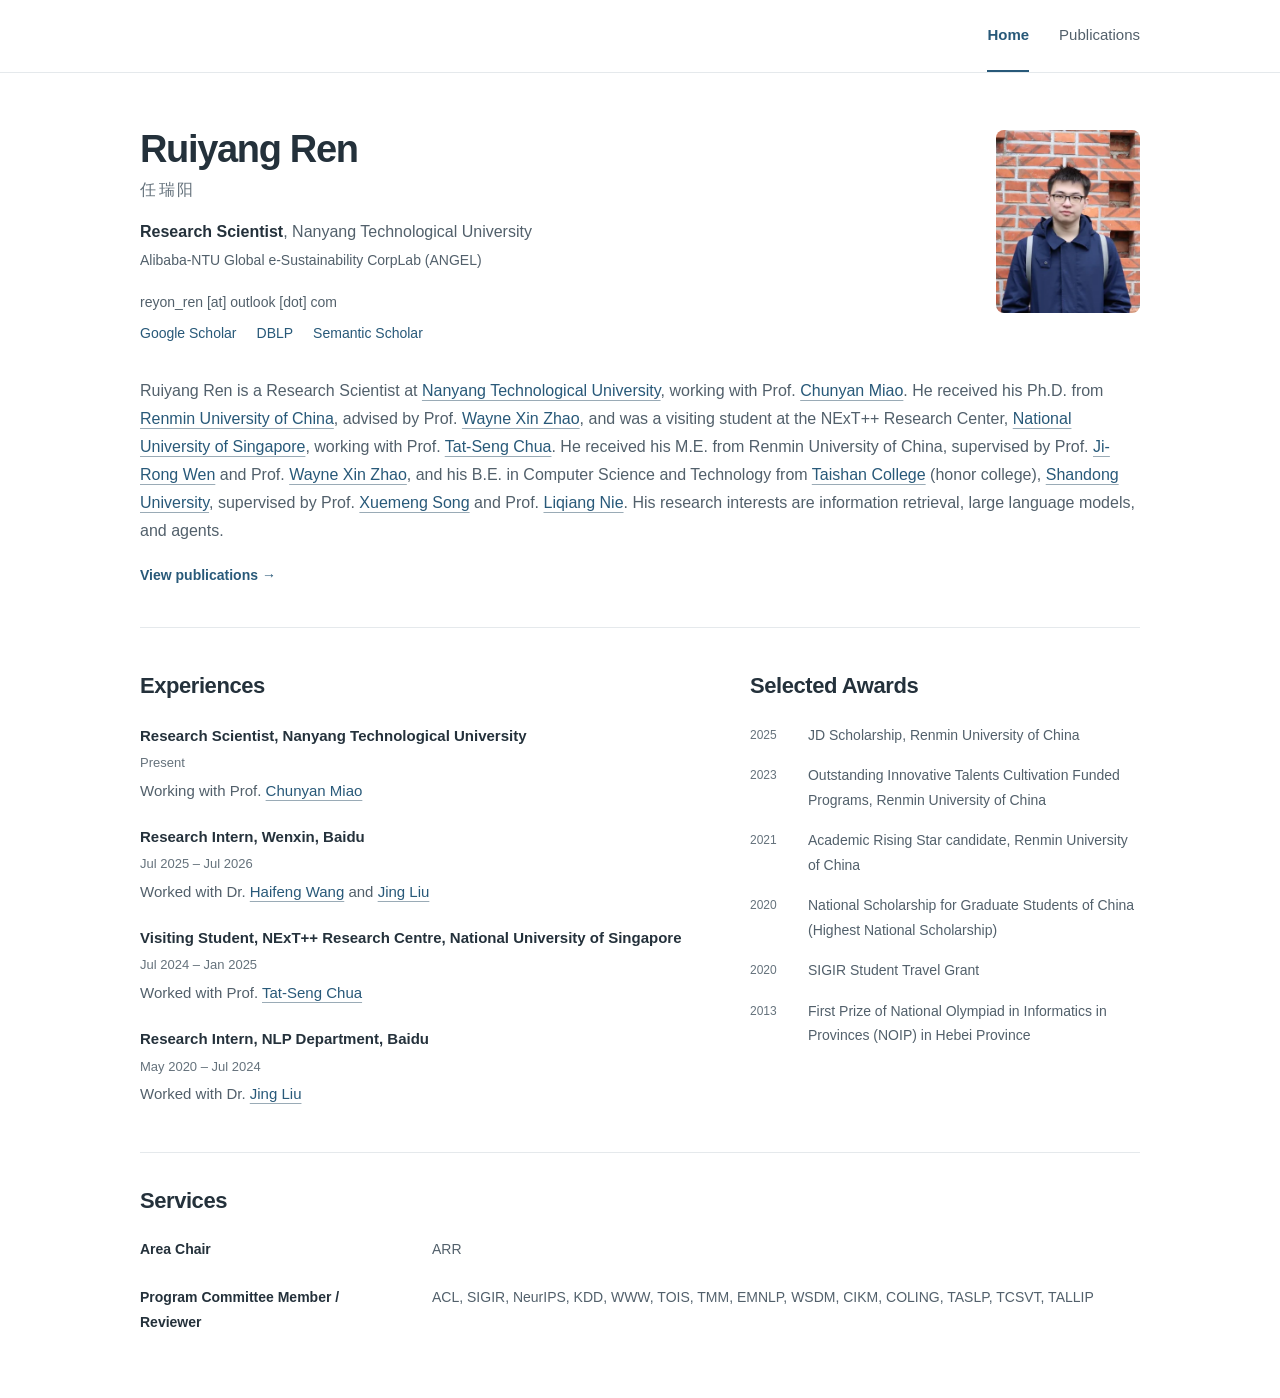
==== commit 9a828263: "Remove footers and redesign service rows" ====
--- a/index.html
+++ b/index.html
@@ -142,26 +142,20 @@
             <h2 class="section-title">Services</h2>
           </div>
 
-          <div class="service-grid">
-<div class="service-item"><h3 class="subsection-title">Area Chair</h3>
-          <ul class="clean-list">
-            <li>ARR</li>
-          </ul></div>
-
-          <div class="service-item"><h3 class="subsection-title">Program Committee Member / Reviewer</h3>
-          <ul class="clean-list">
-            <li>ACL, SIGIR, NeurIPS, KDD, WWW, TOIS, TMM, EMNLP, WSDM, CIKM, COLING, TASLP, TCSVT, TALLIP</li>
-          </ul></div>
-          </div>
+          <dl class="service-list">
+            <div class="service-item">
+              <dt>Area Chair</dt>
+              <dd>ARR</dd>
+            </div>
+            <div class="service-item">
+              <dt>Program Committee Member / Reviewer</dt>
+              <dd>ACL, SIGIR, NeurIPS, KDD, WWW, TOIS, TMM, EMNLP, WSDM, CIKM, COLING, TASLP, TCSVT, TALLIP</dd>
+            </div>
+          </dl>
       </section>
     </div>
   </main>
 
-  <footer class="site-footer">
-    <div class="container">
-      © 2026
-    </div>
-  </footer>
 
 </body>
 </html>
--- a/styles.css
+++ b/styles.css
@@ -74,10 +74,10 @@
 #awards .clean-list li { display: grid; grid-template-columns: 44px minmax(0, 1fr); gap: 14px; font-size: 14px; padding-bottom: 16px; }
 .award-date { color: var(--muted); font-size: 12px; line-height: 2.04; font-variant-numeric: tabular-nums; }
 #services { padding-top: 34px; border-top: 1px solid var(--line); }
-.service-grid { display: grid; grid-template-columns: 1fr 3fr; gap: 36px; }
-.subsection-title { font-weight: 600; font-size: 14px; margin: 0 0 8px; }
-.service-item .clean-list li { font-size: 14px; }
-.site-footer { padding: 22px 0 30px; color: var(--muted); font-size: 12px; border-top: 1px solid var(--line); }
+.service-list { display: grid; gap: 22px; margin: 0; }
+.service-item { display: grid; grid-template-columns: 260px minmax(0, 1fr); column-gap: 32px; align-items: baseline; }
+.service-item dt { font-size: 14px; font-weight: 600; line-height: 1.75; }
+.service-item dd { margin: 0; font-size: 14px; line-height: 1.85; color: var(--secondary); }
 .publication-page { max-width: 960px; }
 .page-heading { padding-bottom: 28px; border-bottom: 1px solid var(--line); }
 .page-heading h1 { margin: 0; font-size: 36px; font-weight: 700; letter-spacing: -.035em; line-height: 1.25; }
@@ -102,7 +102,7 @@
 }
 @media (max-width: 760px) {
   main { padding-top: 36px; }
-  .service-grid { grid-template-columns: 1fr; gap: 22px; }
+  .service-item { grid-template-columns: 1fr; row-gap: 5px; }
   .publication-group { grid-template-columns: 1fr; gap: 18px; }
   .publication-group h2 { position: static; padding-bottom: 8px; border-bottom: 1px solid var(--line); }
 }
@@ -143,7 +143,7 @@
 
 }
 @media print {
-  .site-header, .skip-link, .site-footer { display: none; }
+  .site-header, .skip-link { display: none; }
   main { padding: 0; }
   .container { width: 100%; }
   .publication-group h2 { position: static; }
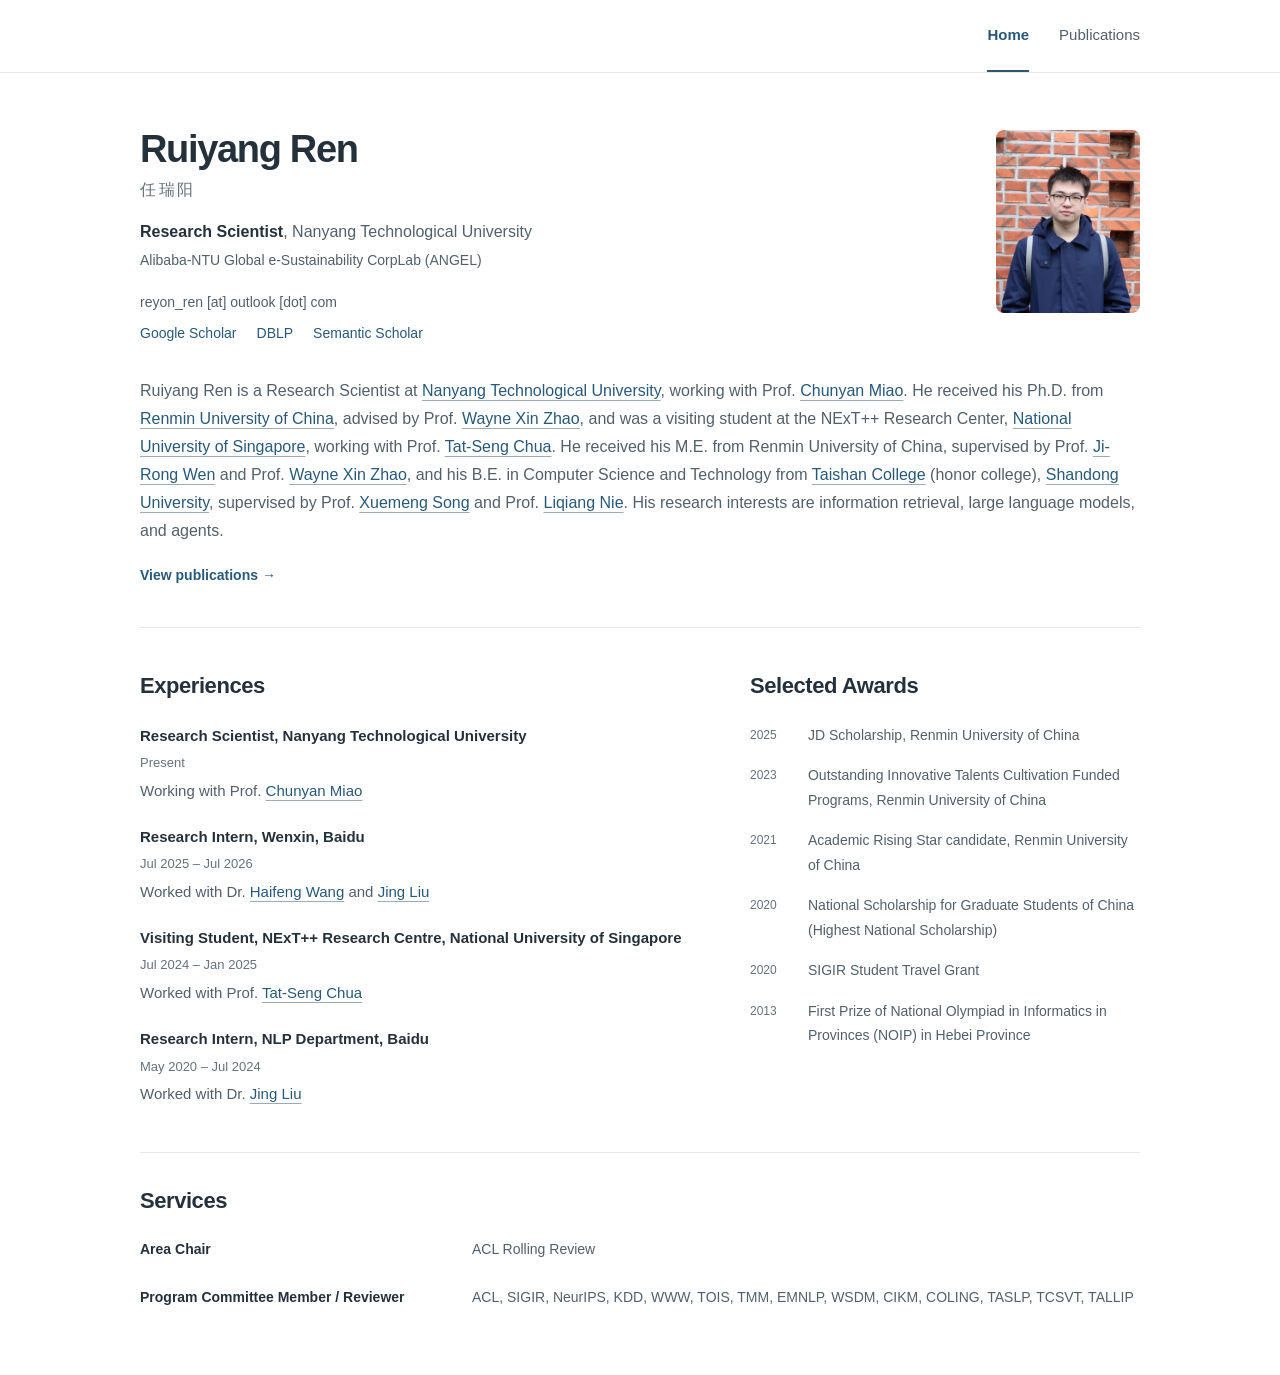
==== commit b4e2363d: "Expand ARR service name" ====
--- a/index.html
+++ b/index.html
@@ -145,7 +145,7 @@
           <dl class="service-list">
             <div class="service-item">
               <dt>Area Chair</dt>
-              <dd>ARR</dd>
+              <dd>ACL Rolling Review</dd>
             </div>
             <div class="service-item">
               <dt>Program Committee Member / Reviewer</dt>
--- a/styles.css
+++ b/styles.css
@@ -75,25 +75,25 @@
 .award-date { color: var(--muted); font-size: 12px; line-height: 2.04; font-variant-numeric: tabular-nums; }
 #services { padding-top: 34px; border-top: 1px solid var(--line); }
 .service-list { display: grid; gap: 22px; margin: 0; }
-.service-item { display: grid; grid-template-columns: 260px minmax(0, 1fr); column-gap: 32px; align-items: baseline; }
-.service-item dt { font-size: 14px; font-weight: 600; line-height: 1.75; }
+.service-item { display: grid; grid-template-columns: 300px minmax(0, 1fr); column-gap: 32px; align-items: baseline; }
+.service-item dt { font-size: 14px; font-weight: 600; line-height: 1.75; white-space: nowrap; }
 .service-item dd { margin: 0; font-size: 14px; line-height: 1.85; color: var(--secondary); }
 .publication-page { max-width: 960px; }
 .page-heading { padding-bottom: 28px; border-bottom: 1px solid var(--line); }
 .page-heading h1 { margin: 0; font-size: 36px; font-weight: 700; letter-spacing: -.035em; line-height: 1.25; }
 .publication-meta { display: flex; justify-content: space-between; flex-wrap: wrap; gap: 10px 24px; margin-top: 16px; font-size: 13px; color: var(--muted); }
 
-.publication-group { display: grid; grid-template-columns: 100px minmax(0, 1fr); gap: 30px; padding-top: 34px; }
+.publication-group { display: grid; grid-template-columns: 100px minmax(0, 1fr); gap: 30px; padding-top: 28px; }
 .publication-group h2 { position: sticky; top: 98px; align-self: start; margin: 0; font-size: 18px; color: var(--muted); line-height: 1.5; font-weight: 550; }
 .pub-list { list-style: none; padding: 0; margin: 0; min-width: 0; }
-.pub-list li { padding: 0 0 24px; margin-bottom: 24px; border-bottom: 1px solid var(--line); }
+.pub-list li { padding: 0 0 18px; margin-bottom: 18px; border-bottom: 1px solid var(--line); }
 .pub-list li:last-child { margin-bottom: 0; }
-.pub-title { margin: 0; font-size: 17px; line-height: 1.5; font-weight: 600; }
+.pub-title { margin: 0; font-size: 17px; line-height: 1.45; font-weight: 600; }
 .pub-title a { color: var(--primary); }
-.pub-authors { margin-top: 7px; font-size: 14px; line-height: 1.75; color: var(--secondary); }
+.pub-authors { margin-top: 5px; font-size: 14px; line-height: 1.6; color: var(--secondary); }
 .pub-authors strong { color: var(--text); font-weight: 650; }
 .pub-authors sup { position: relative; top: -.4em; vertical-align: baseline; font-size: .75em; line-height: 0; }
-.pub-venue { display: flex; align-items: baseline; flex-wrap: wrap; gap: 6px 10px; margin-top: 9px; font-size: 13px; color: var(--secondary); font-weight: 500; }
+.pub-venue { display: flex; align-items: baseline; flex-wrap: wrap; gap: 6px 10px; margin-top: 6px; font-size: 13px; color: var(--secondary); font-weight: 500; }
 .venue-name { color: var(--secondary); }
 .rank-tag, .metric-tag { display: inline-block; padding: 1px 7px; border: 1px solid #e4e8eb; border-radius: 4px; font-size: 12px; line-height: 1.7; font-weight: 500; color: #58636c; background: #f8f9fa; }
 @media (max-width: 900px) {
@@ -103,7 +103,7 @@
 @media (max-width: 760px) {
   main { padding-top: 36px; }
   .service-item { grid-template-columns: 1fr; row-gap: 5px; }
-  .publication-group { grid-template-columns: 1fr; gap: 18px; }
+  .publication-group { grid-template-columns: 1fr; gap: 14px; }
   .publication-group h2 { position: static; padding-bottom: 8px; border-bottom: 1px solid var(--line); }
 }
 @media (max-width: 640px) {
@@ -142,6 +142,9 @@
   .publication-meta { font-size: 12px; }
 
 }
+@media (max-width: 360px) {
+  .service-item dt { font-size: 13px; }
+}
 @media print {
   .site-header, .skip-link { display: none; }
   main { padding: 0; }
